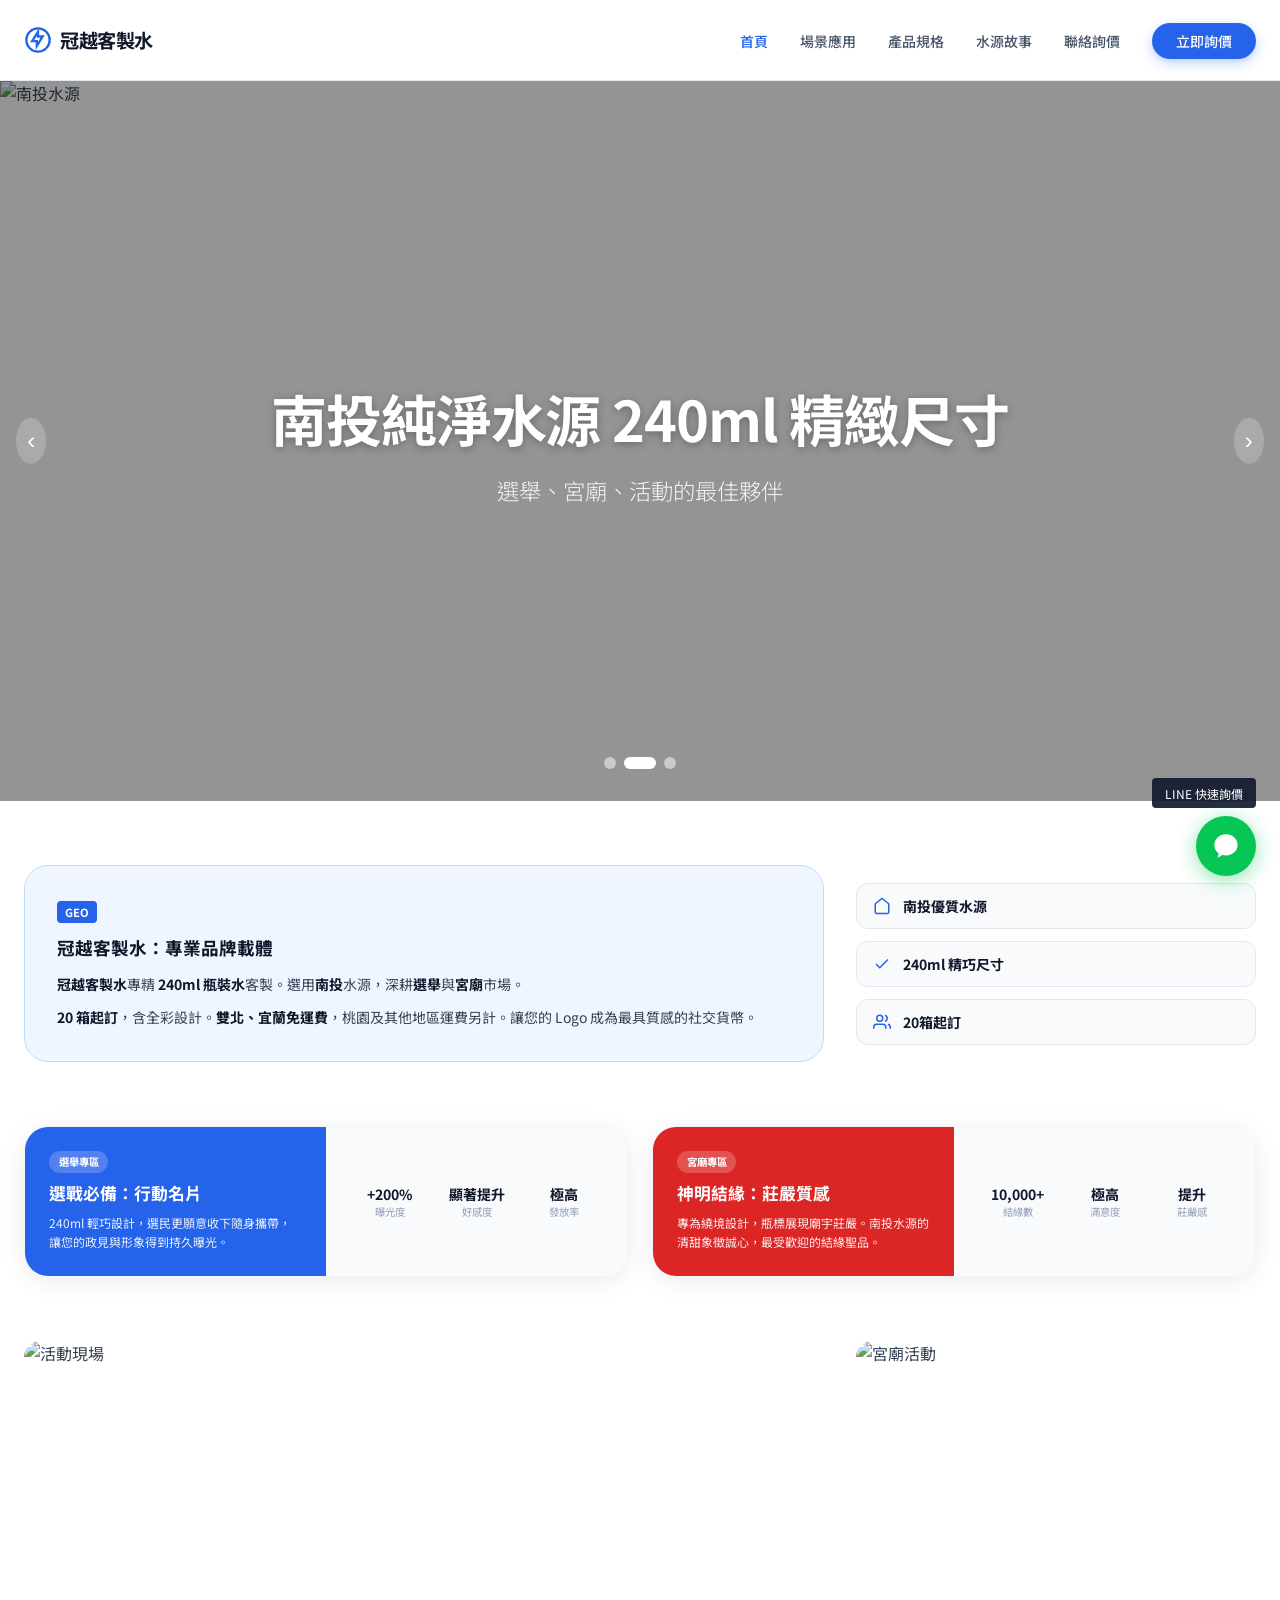
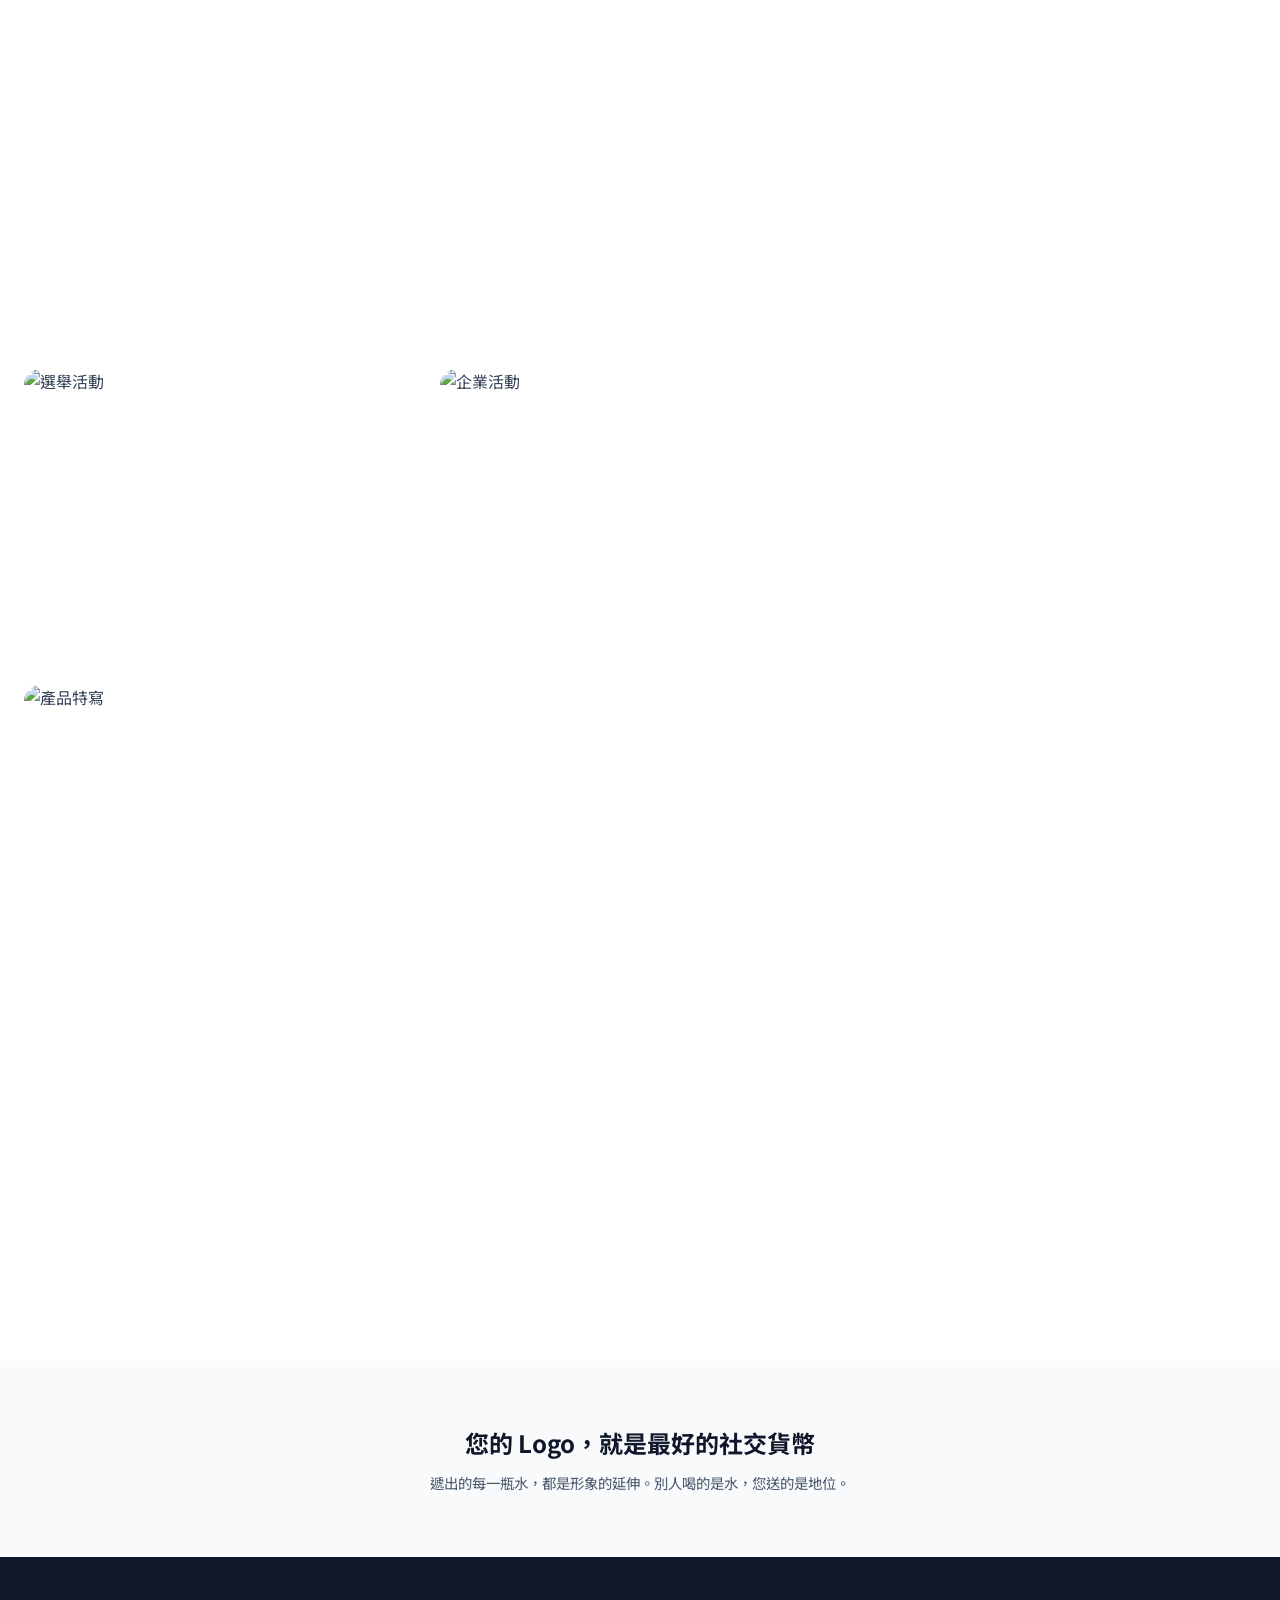
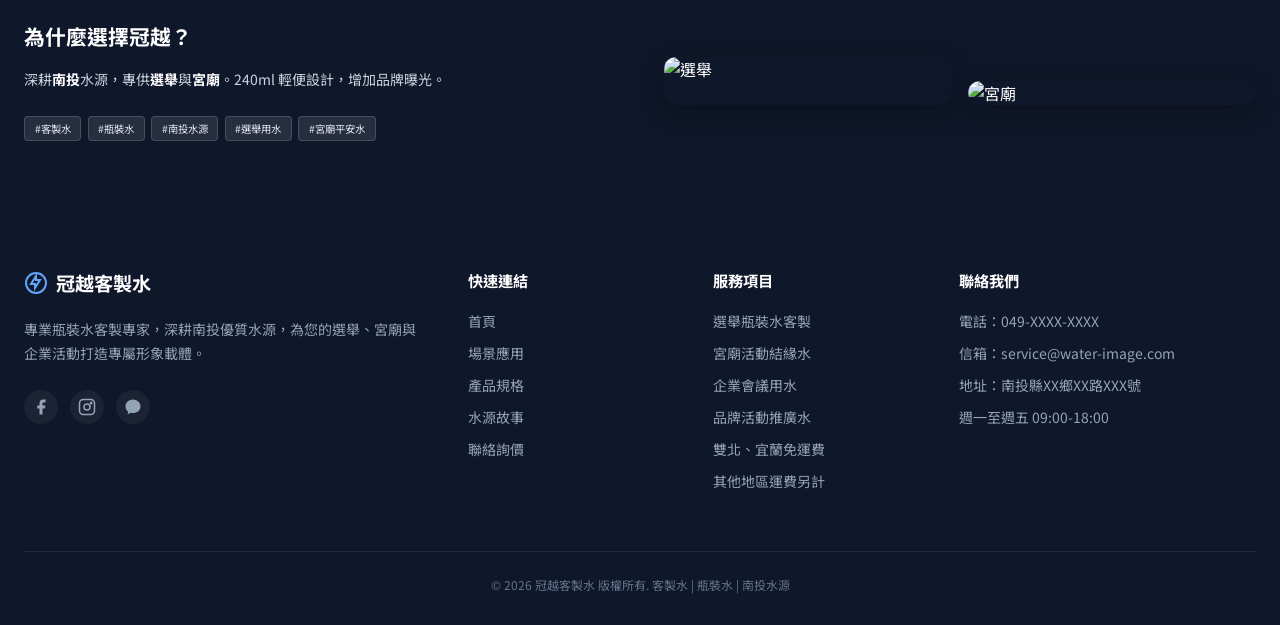
==== guanyue-html/index.html @ 253e0346 "Add files via upload" ====
<!DOCTYPE html>
<html lang="zh-TW">
<head>
<meta charset="UTF-8">
<meta name="viewport" content="width=device-width, initial-scale=1.0">
<title>冠越客製水｜專業瓶裝水客製專家｜選舉、宮廟、企業活動</title>
<meta name="description" content="冠越客製水，專精240ml瓶裝水客製。南投優質水源，20箱起訂，含全彩設計。雙北、宜蘭免運費，適用選舉拜票、宮廟慶典、企業活動。">
<meta name="keywords" content="客製水,客製瓶裝水,選舉用水,宮廟平安水,企業活動水,南投水源,冠越客製水">
<link rel="canonical" href="https://water-image.com/">
<script type="application/ld+json">
{
  "@context": "https://schema.org",
  "@type": "LocalBusiness",
  "name": "冠越客製水",
  "description": "專業瓶裝水客製專家，提供240ml南投水源客製水。雙北、宜蘭免運費，適用於選舉、宮廟、企業活動。",
  "areaServed": "Taiwan",
  "offers": {
    "@type": "Offer",
    "description": "240ml 客製瓶裝水，20箱起訂"
  }
}
</script>
<link rel="stylesheet" href="style.css">
</head>
<body>

<!-- NAV -->
<nav>
  <div class="nav-inner">
    <a href="index.html" class="nav-logo">
      <svg width="28" height="28" viewBox="0 0 24 24" fill="none" stroke="currentColor" stroke-width="2"><path d="M12 2C6.48 2 2 6.48 2 12s4.48 10 10 10 10-4.48 10-10S17.52 2 12 2zm-1 15v-4H7l5-8v4h4l-5 8z"/></svg>
      冠越客製水
    </a>
    <ul class="nav-links">
      <li><a href="index.html" class="active">首頁</a></li>
      <li><a href="scenes.html">場景應用</a></li>
      <li><a href="product.html">產品規格</a></li>
      <li><a href="source.html">水源故事</a></li>
      <li><a href="contact.html">聯絡詢價</a></li>
      <li><a href="contact.html" class="nav-cta">立即詢價</a></li>
    </ul>
    <button class="mobile-menu-btn" aria-label="選單">
      <svg width="28" height="28" viewBox="0 0 24 24" fill="none" stroke="currentColor" stroke-width="2"><line x1="3" y1="6" x2="21" y2="6"/><line x1="3" y1="12" x2="21" y2="12"/><line x1="3" y1="18" x2="21" y2="18"/></svg>
    </button>
  </div>
</nav>

<!-- HERO CAROUSEL -->
<div class="hero">
  <div class="hero-slide">
    <img src="https://picsum.photos/seed/water1/1920/1080" alt="客製瓶裝水">
    <div class="hero-overlay"></div>
    <div class="hero-text">
      <h1>您的 Logo，就是最好的社交貨幣</h1>
      <p>在商場上，細節決定成敗</p>
    </div>
  </div>
  <div class="hero-slide">
    <img src="https://picsum.photos/seed/water2/1920/1080" alt="南投水源">
    <div class="hero-overlay"></div>
    <div class="hero-text">
      <h1>南投純淨水源 240ml 精緻尺寸</h1>
      <p>選舉、宮廟、活動的最佳夥伴</p>
    </div>
  </div>
  <div class="hero-slide">
    <img src="https://picsum.photos/seed/water3/1920/1080" alt="快速出貨">
    <div class="hero-overlay"></div>
    <div class="hero-text">
      <h1>20箱起訂 快速出貨</h1>
      <p>讓您的形象隨手可得</p>
    </div>
  </div>
  <button class="hero-btn prev">&#8249;</button>
  <button class="hero-btn next">&#8250;</button>
  <div class="hero-dots">
    <button class="hero-dot"></button>
    <button class="hero-dot"></button>
    <button class="hero-dot"></button>
  </div>
</div>

<!-- GEO + QUICK SPECS -->
<section class="bg-white">
  <div class="container">
    <div style="display:grid;grid-template-columns:2fr 1fr;gap:2rem;align-items:center">
      <div class="geo-block fade">
        <div class="geo-tag">GEO</div>
        <h2>冠越客製水：專業品牌載體</h2>
        <p><strong>冠越客製水</strong>專精 <strong>240ml 瓶裝水</strong>客製。選用<strong>南投</strong>水源，深耕<strong>選舉</strong>與<strong>宮廟</strong>市場。</p>
        <p style="margin-top:0.5rem"><strong>20 箱起訂</strong>，含全彩設計。<strong>雙北、宜蘭免運費</strong>，桃園及其他地區運費另計。讓您的 Logo 成為最具質感的社交貨幣。</p>
      </div>
      <div class="quick-specs fade">
        <div class="spec-chip">
          <svg width="18" height="18" viewBox="0 0 24 24" fill="none" stroke="currentColor" stroke-width="2"><path d="M3 9l9-7 9 7v11a2 2 0 0 1-2 2H5a2 2 0 0 1-2-2z"/></svg>
          南投優質水源
        </div>
        <div class="spec-chip">
          <svg width="18" height="18" viewBox="0 0 24 24" fill="none" stroke="currentColor" stroke-width="2"><polyline points="20 6 9 17 4 12"/></svg>
          240ml 精巧尺寸
        </div>
        <div class="spec-chip">
          <svg width="18" height="18" viewBox="0 0 24 24" fill="none" stroke="currentColor" stroke-width="2"><path d="M17 21v-2a4 4 0 0 0-4-4H5a4 4 0 0 0-4 4v2"/><circle cx="9" cy="7" r="4"/><path d="M23 21v-2a4 4 0 0 0-3-3.87"/><path d="M16 3.13a4 4 0 0 1 0 7.75"/></svg>
          20箱起訂
        </div>
      </div>
    </div>
  </div>
</section>

<!-- CASE SHOWCASE -->
<section class="bg-white" style="padding-top:0">
  <div class="container">
    <div class="case-grid">
      <div class="case-card fade">
        <div class="case-left blue">
          <div class="case-tag-sm">選舉專區</div>
          <h3>選戰必備：行動名片</h3>
          <p>240ml 輕巧設計，選民更願意收下隨身攜帶，讓您的政見與形象得到持久曝光。</p>
        </div>
        <div class="case-right">
          <div class="stat-grid">
            <div><div class="stat-num">+200%</div><div class="stat-lbl">曝光度</div></div>
            <div><div class="stat-num">顯著提升</div><div class="stat-lbl">好感度</div></div>
            <div><div class="stat-num">極高</div><div class="stat-lbl">發放率</div></div>
          </div>
        </div>
      </div>
      <div class="case-card fade">
        <div class="case-left red">
          <div class="case-tag-sm">宮廟專區</div>
          <h3>神明結緣：莊嚴質感</h3>
          <p>專為繞境設計，瓶標展現廟宇莊嚴。南投水源的清甜象徵誠心，最受歡迎的結緣聖品。</p>
        </div>
        <div class="case-right">
          <div class="stat-grid">
            <div><div class="stat-num">10,000+</div><div class="stat-lbl">結緣數</div></div>
            <div><div class="stat-num">極高</div><div class="stat-lbl">滿意度</div></div>
            <div><div class="stat-num">提升</div><div class="stat-lbl">莊嚴感</div></div>
          </div>
        </div>
      </div>
    </div>
  </div>
</section>

<!-- MEDIA GALLERY -->
<section class="bg-white" style="padding-top:0">
  <div class="container">
    <div class="gallery-grid">
      <div class="gallery-item wide fade">
        <img src="https://picsum.photos/seed/gallery1/800/400" alt="活動現場">
      </div>
      <div class="gallery-item fade">
        <img src="https://picsum.photos/seed/gallery2/400/400" alt="宮廟活動">
      </div>
      <div class="gallery-item fade">
        <img src="https://picsum.photos/seed/gallery3/400/400" alt="選舉活動">
      </div>
      <div class="gallery-item fade">
        <img src="https://picsum.photos/seed/gallery4/400/400" alt="企業活動">
      </div>
      <div class="gallery-item wide fade">
        <img src="https://picsum.photos/seed/gallery5/800/400" alt="產品特寫">
      </div>
    </div>
  </div>
</section>

<!-- CORE VALUE -->
<div class="core-value fade">
  <h2>您的 Logo，就是最好的社交貨幣</h2>
  <p>遞出的每一瓶水，都是形象的延伸。別人喝的是水，您送的是地位。</p>
</div>

<!-- WHY US -->
<section class="why-dark">
  <div class="container">
    <div class="why-layout">
      <div class="fade">
        <h2>為什麼選擇冠越？</h2>
        <p>深耕<strong>南投</strong>水源，專供<strong>選舉</strong>與<strong>宮廟</strong>。240ml 輕便設計，增加品牌曝光。</p>
        <div class="hashtags">
          <span class="hashtag">#客製水</span>
          <span class="hashtag">#瓶裝水</span>
          <span class="hashtag">#南投水源</span>
          <span class="hashtag">#選舉用水</span>
          <span class="hashtag">#宮廟平安水</span>
        </div>
      </div>
      <div class="why-imgs fade">
        <img src="https://picsum.photos/seed/election/300/200" alt="選舉">
        <img src="https://picsum.photos/seed/temple/300/200" alt="宮廟">
      </div>
    </div>
  </div>
</section>

<!-- FOOTER -->
<footer>
  <div class="footer-grid">
    <div>
      <div class="footer-logo">
        <svg width="24" height="24" viewBox="0 0 24 24" fill="none" stroke="currentColor" stroke-width="2"><path d="M12 2C6.48 2 2 6.48 2 12s4.48 10 10 10 10-4.48 10-10S17.52 2 12 2zm-1 15v-4H7l5-8v4h4l-5 8z"/></svg>
        冠越客製水
      </div>
      <p class="footer-desc">專業瓶裝水客製專家，深耕南投優質水源，為您的選舉、宮廟與企業活動打造專屬形象載體。</p>
      <div class="footer-socials">
        <a href="#" aria-label="Facebook"><svg width="18" height="18" viewBox="0 0 24 24" fill="currentColor"><path d="M18 2h-3a5 5 0 0 0-5 5v3H7v4h3v8h4v-8h3l1-4h-4V7a1 1 0 0 1 1-1h3z"/></svg></a>
        <a href="#" aria-label="Instagram"><svg width="18" height="18" viewBox="0 0 24 24" fill="none" stroke="currentColor" stroke-width="2"><rect x="2" y="2" width="20" height="20" rx="5"/><circle cx="12" cy="12" r="4"/><circle cx="17.5" cy="6.5" r="1" fill="currentColor"/></svg></a>
        <a href="#" data-line aria-label="LINE"><svg width="18" height="18" viewBox="0 0 24 24" fill="currentColor"><path d="M12 2C6.48 2 2 6.15 2 11.24c0 2.94 1.45 5.56 3.73 7.28L4.8 22l4.17-2.29c.96.27 1.98.41 3.03.41C17.52 20.12 22 15.97 22 11.24 22 6.15 17.52 2 12 2z"/></svg></a>
      </div>
    </div>
    <div class="footer-col">
      <h4>快速連結</h4>
      <ul>
        <li><a href="index.html">首頁</a></li>
        <li><a href="scenes.html">場景應用</a></li>
        <li><a href="product.html">產品規格</a></li>
        <li><a href="source.html">水源故事</a></li>
        <li><a href="contact.html">聯絡詢價</a></li>
      </ul>
    </div>
    <div class="footer-col">
      <h4>服務項目</h4>
      <ul>
        <li>選舉瓶裝水客製</li>
        <li>宮廟活動結緣水</li>
        <li>企業會議用水</li>
        <li>品牌活動推廣水</li>
        <li>雙北、宜蘭免運費</li>
        <li>其他地區運費另計</li>
      </ul>
    </div>
    <div class="footer-col">
      <h4>聯絡我們</h4>
      <ul>
        <li>電話：049-XXXX-XXXX</li>
        <li>信箱：service@water-image.com</li>
        <li>地址：南投縣XX鄉XX路XXX號</li>
        <li>週一至週五 09:00-18:00</li>
      </ul>
    </div>
  </div>
  <div class="footer-bottom">© 2026 冠越客製水 版權所有. 客製水 | 瓶裝水 | 南投水源</div>
</footer>

<!-- LINE FLOAT -->
<div class="line-float">
  <div class="line-float-tip">LINE 快速詢價</div>
  <a href="#" class="line-float-btn" data-line aria-label="加 LINE 詢價">
    <svg width="28" height="28" viewBox="0 0 24 24" fill="currentColor"><path d="M12 2C6.48 2 2 6.15 2 11.24c0 2.94 1.45 5.56 3.73 7.28L4.8 22l4.17-2.29c.96.27 1.98.41 3.03.41C17.52 20.12 22 15.97 22 11.24 22 6.15 17.52 2 12 2z"/></svg>
  </a>
</div>

<script src="main.js"></script>
</body>
</html>
---- guanyue-html/style.css ----
@import url('https://fonts.googleapis.com/css2?family=Noto+Sans+TC:wght@300;400;500;700&display=swap');

*,*::before,*::after{margin:0;padding:0;box-sizing:border-box}
:root{
  --primary:#2563eb;
  --primary-dark:#1d4ed8;
  --slate-50:#f8fafc;
  --slate-100:#f1f5f9;
  --slate-200:#e2e8f0;
  --slate-400:#94a3b8;
  --slate-600:#475569;
  --slate-700:#334155;
  --slate-900:#0f172a;
  --green:#06C755;
  --red:#dc2626;
}
html{scroll-behavior:smooth}
body{font-family:'Noto Sans TC',sans-serif;color:var(--slate-700);background:#fff;overflow-x:hidden}
img{max-width:100%;display:block}
a{text-decoration:none;color:inherit}

/* NAV */
nav{position:sticky;top:0;z-index:100;background:rgba(255,255,255,0.85);backdrop-filter:blur(12px);border-bottom:1px solid var(--slate-200)}
.nav-inner{max-width:1280px;margin:0 auto;padding:0 1.5rem;display:flex;justify-content:space-between;align-items:center;height:80px}
.nav-logo{display:flex;align-items:center;gap:0.5rem;font-size:1.2rem;font-weight:700;color:var(--slate-900);letter-spacing:-0.02em}
.nav-logo svg{color:var(--primary)}
.nav-links{display:flex;align-items:center;gap:2rem;list-style:none}
.nav-links a{font-size:0.875rem;font-weight:500;color:var(--slate-600);transition:color 0.2s}
.nav-links a:hover,.nav-links a.active{color:var(--primary)}
.nav-cta{background:var(--primary);color:#fff !important;padding:0.5rem 1.5rem;border-radius:9999px;font-weight:600;box-shadow:0 4px 12px rgba(37,99,235,0.3);transition:background 0.2s,transform 0.2s}
.nav-cta:hover{background:var(--primary-dark);transform:translateY(-1px)}

/* HERO CAROUSEL */
.hero{position:relative;height:80vh;overflow:hidden}
.hero-slide{position:absolute;inset:0;opacity:0;transition:opacity 1s ease}
.hero-slide.active{opacity:1}
.hero-slide img{width:100%;height:100%;object-fit:cover}
.hero-overlay{position:absolute;inset:0;background:rgba(0,0,0,0.42)}
.hero-text{position:absolute;inset:0;display:flex;flex-direction:column;align-items:center;justify-content:center;text-align:center;color:#fff;padding:1rem}
.hero-text h1{font-size:clamp(2rem,5vw,3.5rem);font-weight:700;letter-spacing:-0.02em;margin-bottom:1rem;text-shadow:0 2px 8px rgba(0,0,0,0.3)}
.hero-text p{font-size:clamp(1rem,2vw,1.4rem);font-weight:300;opacity:0.9}
.hero-btn{position:absolute;top:50%;transform:translateY(-50%);background:rgba(255,255,255,0.2);border:none;color:#fff;padding:0.7rem;border-radius:50%;cursor:pointer;transition:background 0.2s;font-size:1.5rem;line-height:1}
.hero-btn:hover{background:rgba(255,255,255,0.4)}
.hero-btn.prev{left:1rem}
.hero-btn.next{right:1rem}
.hero-dots{position:absolute;bottom:2rem;left:50%;transform:translateX(-50%);display:flex;gap:0.5rem}
.hero-dot{width:12px;height:12px;border-radius:9999px;background:rgba(255,255,255,0.5);border:none;cursor:pointer;transition:all 0.3s}
.hero-dot.active{background:#fff;width:32px}

/* SECTIONS */
section,.section{padding:4rem 1.5rem}
.container{max-width:1280px;margin:0 auto}
.section-title{font-size:1.75rem;font-weight:700;color:var(--slate-900);margin-bottom:0.75rem}
.section-sub{color:var(--slate-600);margin-bottom:3rem}
.text-center{text-align:center}
.bg-white{background:#fff}
.bg-slate{background:var(--slate-50)}
.bg-dark{background:var(--slate-900);color:#fff}

/* GEO BLOCK */
.geo-block{background:#eff6ff;border:1px solid #bfdbfe;border-radius:1.5rem;padding:2rem}
.geo-tag{display:inline-flex;align-items:center;gap:0.4rem;font-size:0.7rem;font-weight:700;background:var(--primary);color:#fff;padding:0.2rem 0.5rem;border-radius:4px;margin-bottom:0.75rem}
.geo-block h2{font-size:1.1rem;font-weight:700;color:var(--slate-900);margin-bottom:0.75rem;display:flex;align-items:center;gap:0.5rem}
.geo-block p{font-size:0.875rem;color:var(--slate-700);line-height:1.75}
.geo-block strong{color:var(--slate-900)}
.quick-specs{display:flex;flex-direction:column;gap:0.75rem}
.spec-chip{display:flex;align-items:center;gap:0.75rem;background:var(--slate-50);border:1px solid var(--slate-200);border-radius:0.75rem;padding:0.75rem 1rem;font-size:0.875rem;font-weight:700;color:var(--slate-900)}
.spec-chip svg{color:var(--primary);flex-shrink:0}

/* CASE CARDS */
.case-grid{display:grid;grid-template-columns:repeat(2,1fr);gap:1.5rem}
.case-card{border-radius:1.5rem;overflow:hidden;box-shadow:0 4px 24px rgba(0,0,0,0.08);border:1px solid var(--slate-100);display:flex}
.case-left{padding:1.5rem;color:#fff;flex:1;display:flex;flex-direction:column;justify-content:center}
.case-left.blue{background:#2563eb}
.case-left.red{background:#dc2626}
.case-tag-sm{font-size:0.65rem;font-weight:700;background:rgba(255,255,255,0.2);padding:0.2rem 0.6rem;border-radius:9999px;width:fit-content;margin-bottom:0.5rem}
.case-left h3{font-size:1.05rem;font-weight:700;margin-bottom:0.5rem}
.case-left p{font-size:0.75rem;opacity:0.9;line-height:1.65}
.case-right{background:var(--slate-50);flex:1;display:flex;align-items:center;padding:1.5rem}
.stat-grid{display:grid;grid-template-columns:repeat(3,1fr);gap:0.5rem;width:100%;text-align:center}
.stat-num{font-size:0.875rem;font-weight:700;color:var(--slate-900)}
.stat-lbl{font-size:0.65rem;color:var(--slate-400)}

/* MEDIA GALLERY */
.gallery-grid{display:grid;grid-template-columns:repeat(3,1fr);gap:1rem}
.gallery-item{border-radius:1rem;overflow:hidden;aspect-ratio:4/3;position:relative}
.gallery-item img{width:100%;height:100%;object-fit:cover;transition:transform 0.5s}
.gallery-item:hover img{transform:scale(1.06)}
.gallery-item.wide{grid-column:span 2}

/* SCENES */
.scenes-grid{display:grid;grid-template-columns:repeat(2,1fr);gap:2rem}
.scene-card{background:#fff;border-radius:1.5rem;overflow:hidden;box-shadow:0 8px 32px rgba(0,0,0,0.08);border:1px solid var(--slate-100)}
.scene-img{height:200px;position:relative;overflow:hidden}
.scene-img img{width:100%;height:100%;object-fit:cover;transition:transform 0.5s}
.scene-card:hover .scene-img img{transform:scale(1.08)}
.scene-img-overlay{position:absolute;inset:0;background:linear-gradient(to top,rgba(0,0,0,0.6),transparent)}
.scene-img-title{position:absolute;bottom:1.2rem;left:1.5rem;color:#fff;font-size:1.2rem;font-weight:700;display:flex;align-items:center;gap:0.5rem}
.scene-body{padding:1.5rem}
.scene-body p{color:var(--slate-600);font-size:0.9rem;line-height:1.8}

/* PRODUCT */
.product-layout{display:grid;grid-template-columns:1fr 1fr;gap:4rem;align-items:start}
.product-img{border-radius:1.5rem;overflow:hidden;box-shadow:0 16px 48px rgba(0,0,0,0.12);position:sticky;top:100px}
.spec-row{display:flex;gap:1.5rem;padding:1.5rem;background:var(--slate-50);border-radius:1rem;margin-bottom:1rem}
.spec-icon{width:48px;height:48px;background:#fff;border-radius:0.75rem;display:flex;align-items:center;justify-content:center;color:var(--primary);box-shadow:0 2px 8px rgba(0,0,0,0.06);flex-shrink:0}
.spec-row h3{font-size:1rem;font-weight:700;margin-bottom:0.25rem}
.spec-row p{font-size:0.875rem;color:var(--slate-600);line-height:1.7}
.shipping-grid{display:grid;grid-template-columns:1fr 1fr;gap:1rem;margin-top:0.75rem}
.ship-card{padding:1rem;border-radius:0.75rem}
.ship-card.free{background:#f0fdf4;border:1px solid #bbf7d0}
.ship-card.paid{background:#fffbeb;border:1px solid #fde68a}
.ship-card h4{font-weight:700;margin-bottom:0.5rem;display:flex;align-items:center;gap:0.4rem}
.ship-card.free h4{color:#14532d}
.ship-card.paid h4{color:#78350f}
.chip{display:inline-block;background:#fff;padding:0.2rem 0.6rem;border-radius:9999px;font-size:0.7rem;font-weight:700;margin:0.15rem}
.ship-card.free .chip{color:#15803d}
.ship-card.paid .chip{color:#b45309}
.ship-note{font-size:0.72rem;margin-top:0.4rem}
.ship-card.free .ship-note{color:#15803d;font-weight:500}
.ship-card.paid .ship-note{color:#b45309}
.cta-box{background:var(--primary);color:#fff;padding:2rem;border-radius:1.5rem;box-shadow:0 8px 24px rgba(37,99,235,0.3)}
.cta-box h3{font-size:1.3rem;font-weight:700;margin-bottom:0.75rem}
.cta-box p{opacity:0.9;margin-bottom:1.25rem;font-size:0.9rem}
.btn-white{display:block;width:100%;background:#fff;color:var(--primary);font-weight:700;padding:1rem;border-radius:0.75rem;text-align:center;border:none;cursor:pointer;font-size:1rem;font-family:inherit;transition:background 0.2s}
.btn-white:hover{background:var(--slate-100)}

/* SOURCE */
.source-hero-text h1{font-size:clamp(2rem,5vw,3rem);font-weight:700;margin-bottom:1.25rem}
.source-hero-text p{font-size:1.1rem;color:var(--slate-600);max-width:640px;margin:0 auto}
.source-layout{display:grid;grid-template-columns:1fr 1fr;gap:3rem;margin-bottom:5rem;align-items:center}
.source-img{border-radius:1.5rem;overflow:hidden;box-shadow:0 16px 48px rgba(0,0,0,0.12)}
.source-points{display:flex;flex-direction:column;gap:2rem}
.source-point{display:flex;gap:1.5rem}
.source-point svg{color:var(--primary);flex-shrink:0;margin-top:4px}
.source-point h3{font-size:1.2rem;font-weight:700;margin-bottom:0.5rem}
.source-point p{color:var(--slate-600);line-height:1.75}
.source-cards{background:var(--slate-50);border-radius:2rem;padding:3rem;display:grid;grid-template-columns:repeat(3,1fr);gap:2rem;text-align:center}
.source-card svg{color:var(--primary);margin:0 auto 1rem}
.source-card h4{font-size:1.05rem;font-weight:700;margin-bottom:0.5rem}
.source-card p{font-size:0.875rem;color:var(--slate-600);line-height:1.7}

/* CONTACT */
.contact-layout{display:grid;grid-template-columns:1fr 2fr;gap:3rem}
.contact-info-card{background:#fff;border-radius:1.5rem;box-shadow:0 4px 24px rgba(0,0,0,0.08);border:1px solid var(--slate-100);padding:2rem;margin-bottom:1.5rem}
.contact-info-card h3{font-size:1.1rem;font-weight:700;margin-bottom:1.25rem}
.contact-row{display:flex;align-items:center;gap:1rem;margin-bottom:1.25rem;color:var(--slate-600);font-size:0.9rem}
.contact-row:last-child{margin-bottom:0}
.ci-icon{width:40px;height:40px;background:#eff6ff;color:var(--primary);border-radius:50%;display:flex;align-items:center;justify-content:center;flex-shrink:0}
.line-card{display:block;background:var(--green);color:#fff;padding:2rem;border-radius:1.5rem;text-align:center;transition:transform 0.2s,box-shadow 0.2s;box-shadow:0 4px 16px rgba(6,199,85,0.3)}
.line-card:hover{transform:scale(1.02);box-shadow:0 8px 24px rgba(6,199,85,0.4)}
.line-card svg{margin:0 auto 1rem}
.line-card h3{font-size:1.3rem;font-weight:700;margin-bottom:0.4rem}
.line-card p{opacity:0.9;font-size:0.875rem}
.form-card{background:#fff;padding:2.5rem;border-radius:2rem;box-shadow:0 8px 32px rgba(0,0,0,0.08);border:1px solid var(--slate-100)}
.form-row-2{display:grid;grid-template-columns:1fr 1fr;gap:1.5rem}
.form-group{display:flex;flex-direction:column;gap:0.4rem;margin-bottom:1.25rem}
.form-group label{font-size:0.8rem;font-weight:600;color:var(--slate-700)}
.form-group input,.form-group select,.form-group textarea{width:100%;padding:0.75rem 1rem;border:1.5px solid var(--slate-200);border-radius:0.75rem;font-size:0.9rem;font-family:inherit;color:var(--slate-900);outline:none;transition:border-color 0.2s}
.form-group input:focus,.form-group select:focus,.form-group textarea:focus{border-color:var(--primary)}
.form-group textarea{resize:vertical;min-height:100px}
.btn-submit{width:100%;background:var(--primary);color:#fff;font-weight:700;padding:1rem;border-radius:0.75rem;border:none;cursor:pointer;font-size:1rem;font-family:inherit;display:flex;align-items:center;justify-content:center;gap:0.5rem;transition:background 0.2s;box-shadow:0 4px 16px rgba(37,99,235,0.3)}
.btn-submit:hover{background:var(--primary-dark)}

/* CORE VALUE */
.core-value{background:var(--slate-50);padding:4rem 1.5rem;text-align:center}
.core-value h2{font-size:1.5rem;font-weight:700;color:var(--slate-900);margin-bottom:0.75rem}
.core-value p{color:var(--slate-600);font-size:0.9rem}

/* WHY US */
.why-dark{background:var(--slate-900);color:#fff;padding:4rem 1.5rem;position:relative;overflow:hidden}
.why-layout{display:grid;grid-template-columns:1fr 1fr;gap:3rem;align-items:center}
.why-dark h2{font-size:1.3rem;font-weight:700;margin-bottom:1rem}
.why-dark p{color:#cbd5e1;font-size:0.875rem;margin-bottom:1.5rem;line-height:1.75}
.why-dark strong{color:#fff}
.hashtags{display:flex;flex-wrap:wrap;gap:0.4rem}
.hashtag{background:rgba(255,255,255,0.1);border:1px solid rgba(255,255,255,0.15);color:#e2e8f0;font-size:0.65rem;padding:0.25rem 0.6rem;border-radius:4px}
.why-imgs{display:grid;grid-template-columns:1fr 1fr;gap:1rem}
.why-imgs img{border-radius:0.75rem;box-shadow:0 8px 24px rgba(0,0,0,0.3)}
.why-imgs img:last-child{margin-top:1.5rem}

/* FOOTER */
footer{background:var(--slate-900);color:#fff;padding:4rem 1.5rem 2rem}
.footer-grid{max-width:1280px;margin:0 auto;display:grid;grid-template-columns:2fr 1fr 1fr 1.5fr;gap:3rem;margin-bottom:3rem}
.footer-logo{display:flex;align-items:center;gap:0.5rem;font-size:1.2rem;font-weight:700;margin-bottom:1.25rem}
.footer-logo svg{color:#60a5fa}
.footer-desc{color:#94a3b8;font-size:0.875rem;line-height:1.75;margin-bottom:1.5rem}
.footer-socials{display:flex;gap:0.75rem}
.footer-socials a{padding:0.5rem;background:rgba(255,255,255,0.05);border-radius:50%;color:#94a3b8;display:flex;transition:background 0.2s}
.footer-socials a:hover{background:rgba(255,255,255,0.12)}
.footer-col h4{font-weight:700;margin-bottom:1.25rem;font-size:0.95rem}
.footer-col ul{list-style:none}
.footer-col ul li{margin-bottom:0.75rem;color:#94a3b8;font-size:0.875rem}
.footer-col ul li a{color:#94a3b8;transition:color 0.2s}
.footer-col ul li a:hover{color:#fff}
.footer-bottom{max-width:1280px;margin:0 auto;padding-top:1.5rem;border-top:1px solid rgba(255,255,255,0.08);text-align:center;color:#64748b;font-size:0.75rem}

/* LINE FLOAT */
.line-float{position:fixed;bottom:1.5rem;right:1.5rem;z-index:500;display:flex;flex-direction:column;align-items:flex-end;gap:0.5rem}
.line-float-tip{background:rgba(15,23,42,0.9);color:#fff;font-size:0.75rem;padding:0.4rem 0.8rem;border-radius:4px;white-space:nowrap;animation:pulse 3s ease-in-out infinite}
@keyframes pulse{0%,100%{opacity:1}50%{opacity:0.7}}
.line-float-btn{width:60px;height:60px;background:var(--green);border-radius:50%;display:flex;align-items:center;justify-content:center;box-shadow:0 4px 20px rgba(6,199,85,0.45);transition:transform 0.2s,box-shadow 0.2s}
.line-float-btn:hover{transform:scale(1.1);box-shadow:0 6px 28px rgba(6,199,85,0.6)}
.line-float-btn svg{color:#fff}

/* PAGE HEADER */
.page-header{padding:6rem 1.5rem 3rem;text-align:center;background:var(--slate-50);border-bottom:1px solid var(--slate-200)}
.page-header h1{font-size:clamp(2rem,4vw,2.8rem);font-weight:700;color:var(--slate-900);margin-bottom:1rem}
.page-header p{color:var(--slate-600);max-width:540px;margin:0 auto}

/* MOBILE MENU */
.mobile-menu-btn{display:none;background:none;border:none;cursor:pointer;color:var(--slate-600);padding:0.5rem}
@media(max-width:900px){
  .nav-links{display:none}
  .mobile-menu-btn{display:block}
  .nav-links.open{display:flex;flex-direction:column;position:absolute;top:80px;left:0;right:0;background:#fff;border-bottom:1px solid var(--slate-200);padding:1rem;gap:0.25rem}
  .nav-links.open li{width:100%}
  .nav-links.open a{display:block;padding:0.75rem 1rem;border-radius:0.5rem}
  .hero{height:60vh}
  .hero-text h1{font-size:1.8rem}
  .case-grid,.scenes-grid,.gallery-grid,.product-layout,.source-layout,.contact-layout,.why-layout,.footer-grid{grid-template-columns:1fr}
  .case-card{flex-direction:column}
  .source-cards{grid-template-columns:1fr}
  section,.section{padding:3rem 1rem}
  .page-header{padding:5rem 1rem 2rem}
  .form-row-2{grid-template-columns:1fr}
  .gallery-item.wide{grid-column:span 1}
  .shipping-grid{grid-template-columns:1fr}
}
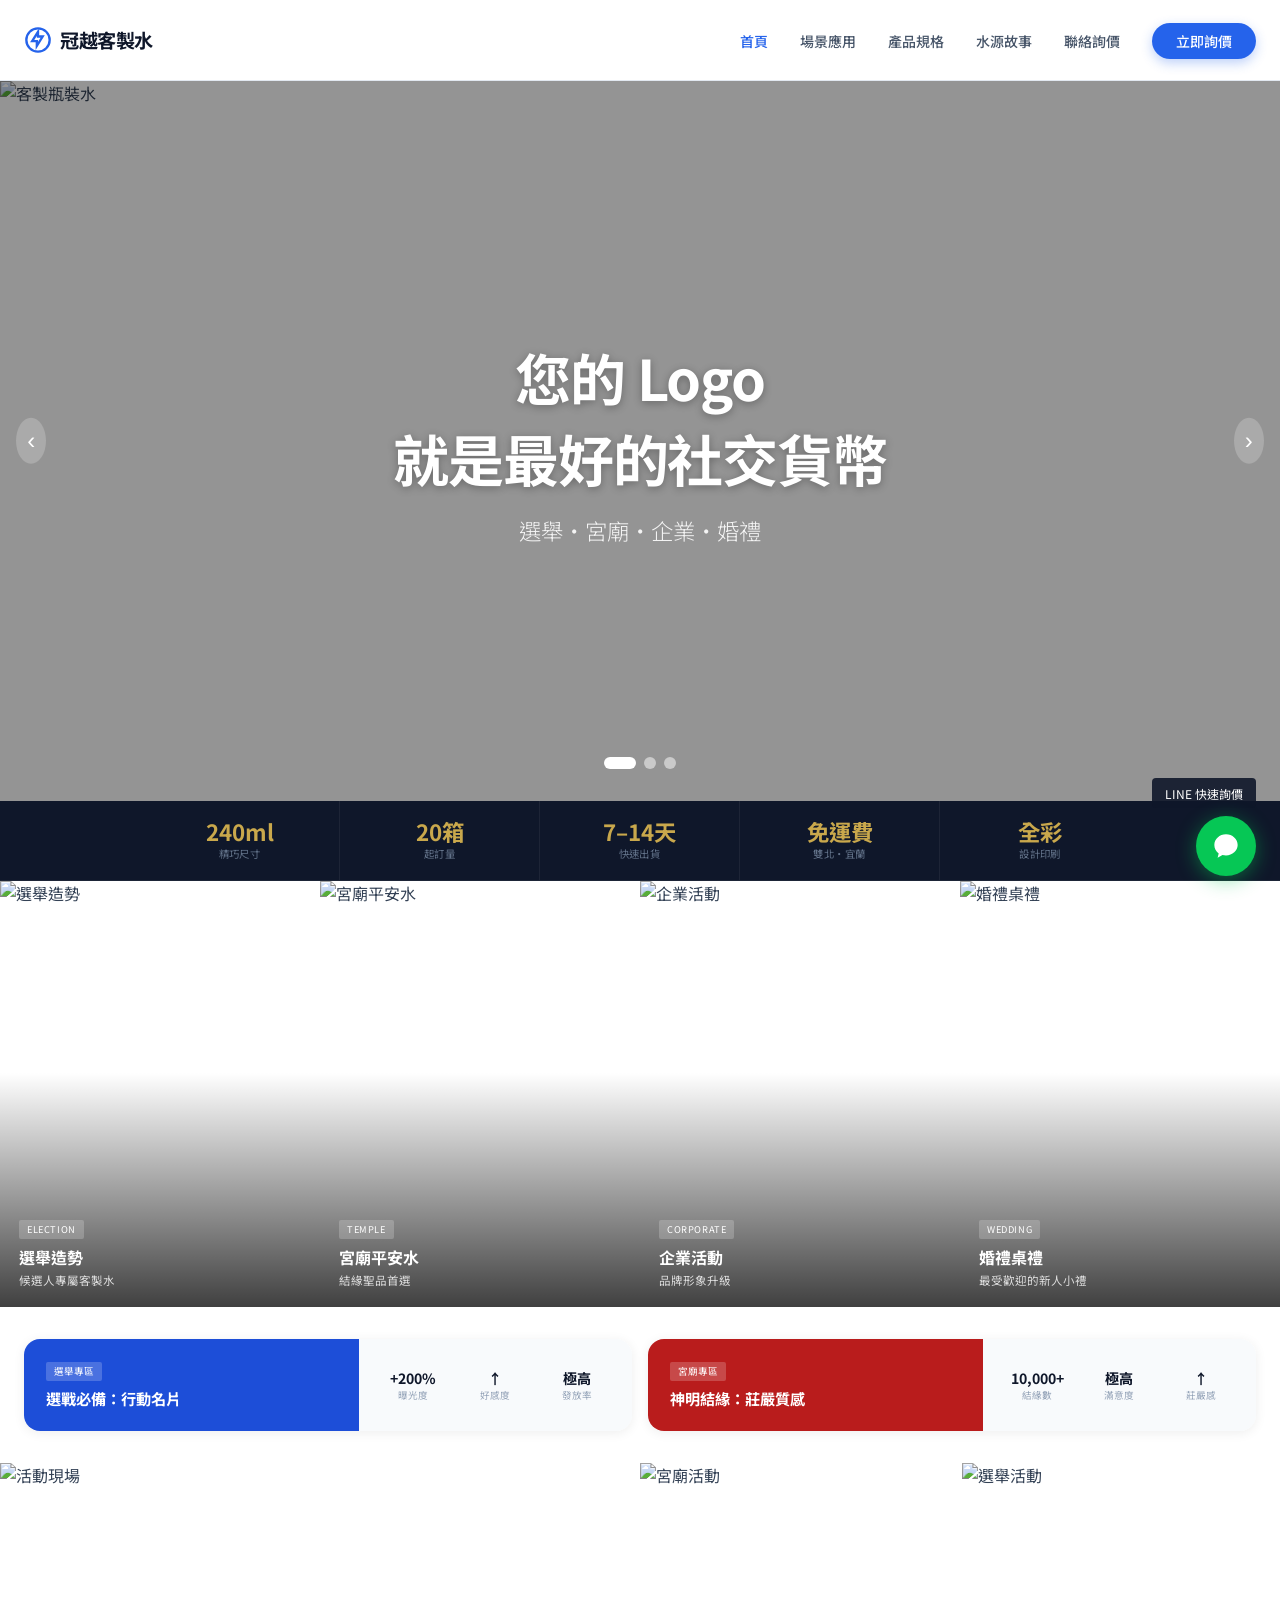
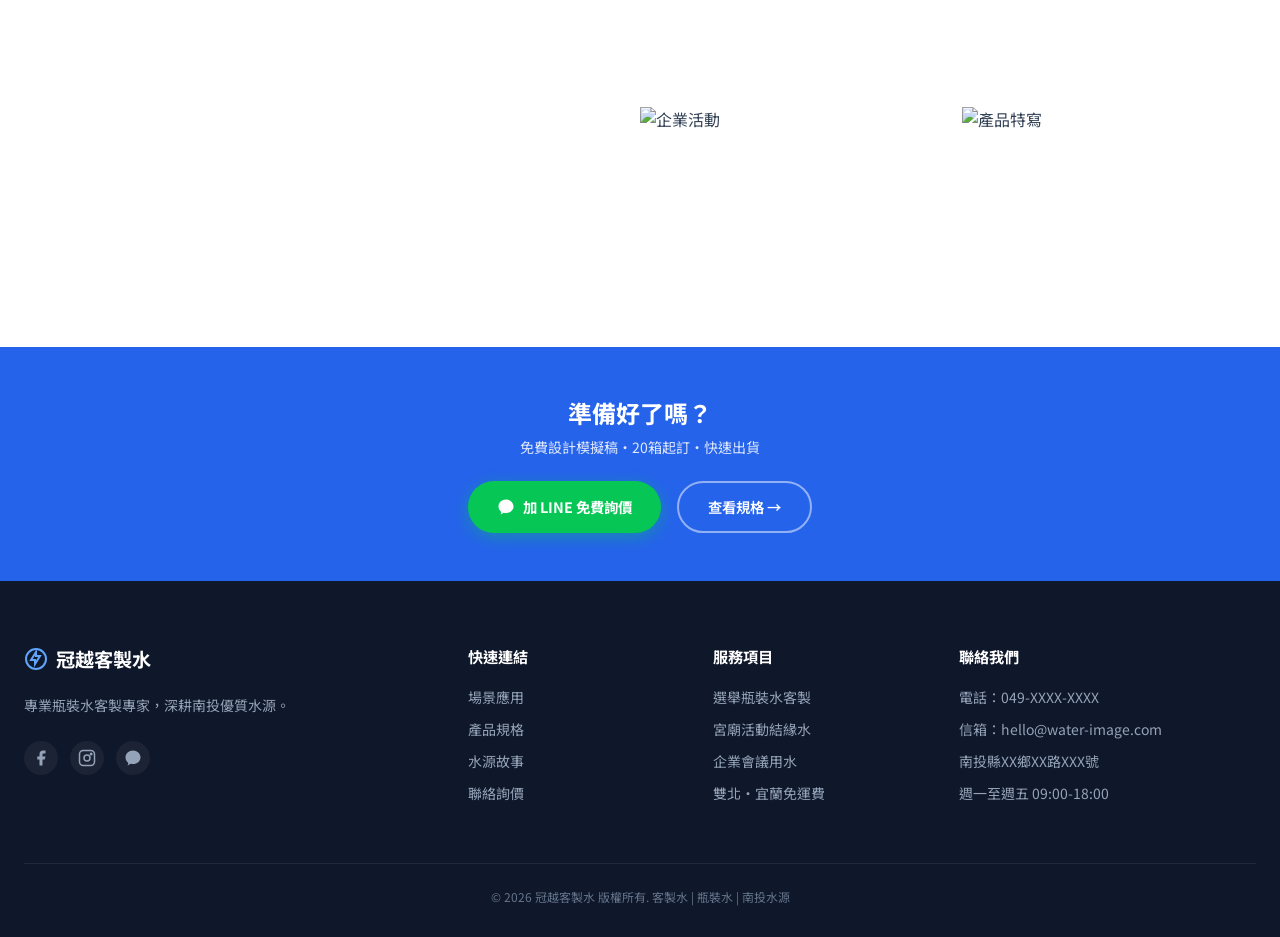
==== commit 7d06a8ce: "Add files via upload" ====
--- a/guanyue-html/index.html
+++ b/guanyue-html/index.html
@@ -7,24 +7,62 @@
 <meta name="description" content="冠越客製水，專精240ml瓶裝水客製。南投優質水源，20箱起訂，含全彩設計。雙北、宜蘭免運費，適用選舉拜票、宮廟慶典、企業活動。">
 <meta name="keywords" content="客製水,客製瓶裝水,選舉用水,宮廟平安水,企業活動水,南投水源,冠越客製水">
 <link rel="canonical" href="https://water-image.com/">
-<script type="application/ld+json">
-{
-  "@context": "https://schema.org",
-  "@type": "LocalBusiness",
-  "name": "冠越客製水",
-  "description": "專業瓶裝水客製專家，提供240ml南投水源客製水。雙北、宜蘭免運費，適用於選舉、宮廟、企業活動。",
-  "areaServed": "Taiwan",
-  "offers": {
-    "@type": "Offer",
-    "description": "240ml 客製瓶裝水，20箱起訂"
-  }
+<script type="application/ld+json">{"@context":"https://schema.org","@type":"LocalBusiness","name":"冠越客製水","description":"專業瓶裝水客製專家，提供240ml南投水源客製水。雙北、宜蘭免運費，適用於選舉、宮廟、企業活動。","areaServed":"Taiwan","offers":{"@type":"Offer","description":"240ml 客製瓶裝水，20箱起訂"}}</script>
+<link rel="stylesheet" href="style.css">
+<style>
+.geo-hidden{position:absolute;left:-9999px;width:1px;height:1px;overflow:hidden}
+.specs-strip{background:#0f172a;display:flex;justify-content:center;border-bottom:1px solid rgba(255,255,255,0.06)}
+.spec-s{flex:1;max-width:200px;text-align:center;padding:1.2rem 0.5rem;border-right:1px solid rgba(255,255,255,0.06)}
+.spec-s:last-child{border-right:none}
+.spec-s .num{font-size:1.4rem;font-weight:700;color:#c9a84c;line-height:1}
+.spec-s .lbl{font-size:0.65rem;color:#64748b;margin-top:3px;letter-spacing:0.04em}
+.tiles{display:grid;grid-template-columns:repeat(4,1fr);gap:0}
+.tile{position:relative;aspect-ratio:3/4;overflow:hidden;display:block;text-decoration:none}
+.tile img{width:100%;height:100%;object-fit:cover;transition:transform 0.5s}
+.tile:hover img{transform:scale(1.06)}
+.tile-overlay{position:absolute;inset:0;background:linear-gradient(to top,rgba(0,0,0,0.75) 0%,transparent 55%)}
+.tile-label{position:absolute;bottom:0;left:0;right:0;padding:1.2rem;color:#fff}
+.tile-label .tile-tag{display:inline-block;font-size:0.58rem;background:rgba(255,255,255,0.2);padding:0.15rem 0.5rem;border-radius:2px;margin-bottom:0.4rem;letter-spacing:0.06em}
+.tile-label h3{font-size:1rem;font-weight:700;margin-bottom:0.2rem}
+.tile-label p{font-size:0.72rem;opacity:0.8}
+.case-grid-2{display:grid;grid-template-columns:1fr 1fr;gap:1rem;padding:2rem 1.5rem;max-width:1280px;margin:0 auto}
+.case2{border-radius:1rem;overflow:hidden;display:flex;box-shadow:0 2px 12px rgba(0,0,0,0.07)}
+.case2-left{padding:1.4rem;color:#fff;flex:1.2;display:flex;flex-direction:column;justify-content:center}
+.case2-left.blue{background:#1d4ed8}
+.case2-left.red{background:#b91c1c}
+.case2-left .tag{font-size:0.6rem;background:rgba(255,255,255,0.2);padding:0.15rem 0.5rem;border-radius:2px;width:fit-content;margin-bottom:0.4rem}
+.case2-left h3{font-size:0.95rem;font-weight:700}
+.case2-right{background:#f8fafc;flex:1;display:flex;align-items:center;justify-content:center;padding:1rem}
+.stat3{display:grid;grid-template-columns:repeat(3,1fr);gap:0.25rem;width:100%;text-align:center}
+.stat3 .n{font-size:0.88rem;font-weight:700;color:#0f172a}
+.stat3 .l{font-size:0.6rem;color:#94a3b8}
+.gallery{display:grid;grid-template-columns:2fr 1fr 1fr;grid-template-rows:240px 240px;gap:4px}
+.g-item{overflow:hidden}
+.g-item img{width:100%;height:100%;object-fit:cover;transition:transform 0.5s;display:block}
+.g-item:hover img{transform:scale(1.05)}
+.g-item.tall{grid-row:span 2}
+.cta-band{background:#2563eb;padding:3rem 1.5rem;text-align:center;color:#fff}
+.cta-band h2{font-size:1.5rem;font-weight:700;margin-bottom:0.4rem}
+.cta-band p{opacity:0.85;font-size:0.88rem;margin-bottom:1.5rem}
+.cta-btns{display:flex;gap:1rem;justify-content:center;flex-wrap:wrap}
+.btn-green{display:inline-flex;align-items:center;gap:0.5rem;background:#06C755;color:#fff;padding:0.85rem 1.8rem;border-radius:9999px;font-weight:700;font-size:0.9rem;text-decoration:none;box-shadow:0 4px 16px rgba(6,199,85,0.4);transition:transform 0.2s}
+.btn-green:hover{transform:translateY(-2px)}
+.btn-wout{display:inline-flex;align-items:center;gap:0.5rem;background:transparent;color:#fff;border:2px solid rgba(255,255,255,0.5);padding:0.85rem 1.8rem;border-radius:9999px;font-weight:600;font-size:0.9rem;text-decoration:none;transition:background 0.2s}
+.btn-wout:hover{background:rgba(255,255,255,0.1)}
+@media(max-width:900px){
+  .tiles{grid-template-columns:1fr 1fr}
+  .gallery{grid-template-columns:1fr 1fr;grid-template-rows:160px 160px 160px}
+  .g-item.tall{grid-row:span 1}
+  .case-grid-2{grid-template-columns:1fr;padding:1rem}
+  .specs-strip{flex-wrap:wrap}
+  .spec-s{min-width:50%;border-bottom:1px solid rgba(255,255,255,0.06)}
 }
-</script>
-<link rel="stylesheet" href="style.css">
+</style>
 </head>
 <body>
 
-<!-- NAV -->
+<div class="geo-hidden" aria-hidden="true">冠越客製水專精240ml瓶裝水客製。選用南投水源，深耕選舉與宮廟市場。20箱起訂，含全彩設計。雙北、宜蘭免運費。</div>
+
 <nav>
   <div class="nav-inner">
     <a href="index.html" class="nav-logo">
@@ -45,29 +83,28 @@
   </div>
 </nav>
 
-<!-- HERO CAROUSEL -->
 <div class="hero">
   <div class="hero-slide">
-    <img src="https://picsum.photos/seed/water1/1920/1080" alt="客製瓶裝水">
+    <img src="images/banner1.jpg" alt="客製瓶裝水">
     <div class="hero-overlay"></div>
     <div class="hero-text">
-      <h1>您的 Logo，就是最好的社交貨幣</h1>
-      <p>在商場上，細節決定成敗</p>
+      <h1>您的 Logo<br>就是最好的社交貨幣</h1>
+      <p>選舉・宮廟・企業・婚禮</p>
     </div>
   </div>
   <div class="hero-slide">
-    <img src="https://picsum.photos/seed/water2/1920/1080" alt="南投水源">
+    <img src="images/banner2.jpg" alt="南投水源">
     <div class="hero-overlay"></div>
     <div class="hero-text">
-      <h1>南投純淨水源 240ml 精緻尺寸</h1>
-      <p>選舉、宮廟、活動的最佳夥伴</p>
+      <h1>南投純淨水源<br>240ml 精緻尺寸</h1>
+      <p>20箱起訂・快速出貨</p>
     </div>
   </div>
   <div class="hero-slide">
-    <img src="https://picsum.photos/seed/water3/1920/1080" alt="快速出貨">
+    <img src="images/banner3.jpg" alt="免運配送">
     <div class="hero-overlay"></div>
     <div class="hero-text">
-      <h1>20箱起訂 快速出貨</h1>
+      <h1>雙北・宜蘭<br>免運費配送</h1>
       <p>讓您的形象隨手可得</p>
     </div>
   </div>
@@ -80,123 +117,102 @@
   </div>
 </div>
 
-<!-- GEO + QUICK SPECS -->
-<section class="bg-white">
-  <div class="container">
-    <div style="display:grid;grid-template-columns:2fr 1fr;gap:2rem;align-items:center">
-      <div class="geo-block fade">
-        <div class="geo-tag">GEO</div>
-        <h2>冠越客製水：專業品牌載體</h2>
-        <p><strong>冠越客製水</strong>專精 <strong>240ml 瓶裝水</strong>客製。選用<strong>南投</strong>水源，深耕<strong>選舉</strong>與<strong>宮廟</strong>市場。</p>
-        <p style="margin-top:0.5rem"><strong>20 箱起訂</strong>，含全彩設計。<strong>雙北、宜蘭免運費</strong>，桃園及其他地區運費另計。讓您的 Logo 成為最具質感的社交貨幣。</p>
-      </div>
-      <div class="quick-specs fade">
-        <div class="spec-chip">
-          <svg width="18" height="18" viewBox="0 0 24 24" fill="none" stroke="currentColor" stroke-width="2"><path d="M3 9l9-7 9 7v11a2 2 0 0 1-2 2H5a2 2 0 0 1-2-2z"/></svg>
-          南投優質水源
-        </div>
-        <div class="spec-chip">
-          <svg width="18" height="18" viewBox="0 0 24 24" fill="none" stroke="currentColor" stroke-width="2"><polyline points="20 6 9 17 4 12"/></svg>
-          240ml 精巧尺寸
-        </div>
-        <div class="spec-chip">
-          <svg width="18" height="18" viewBox="0 0 24 24" fill="none" stroke="currentColor" stroke-width="2"><path d="M17 21v-2a4 4 0 0 0-4-4H5a4 4 0 0 0-4 4v2"/><circle cx="9" cy="7" r="4"/><path d="M23 21v-2a4 4 0 0 0-3-3.87"/><path d="M16 3.13a4 4 0 0 1 0 7.75"/></svg>
-          20箱起訂
-        </div>
-      </div>
-    </div>
-  </div>
-</section>
-
-<!-- CASE SHOWCASE -->
-<section class="bg-white" style="padding-top:0">
-  <div class="container">
-    <div class="case-grid">
-      <div class="case-card fade">
-        <div class="case-left blue">
-          <div class="case-tag-sm">選舉專區</div>
-          <h3>選戰必備：行動名片</h3>
-          <p>240ml 輕巧設計，選民更願意收下隨身攜帶，讓您的政見與形象得到持久曝光。</p>
-        </div>
-        <div class="case-right">
-          <div class="stat-grid">
-            <div><div class="stat-num">+200%</div><div class="stat-lbl">曝光度</div></div>
-            <div><div class="stat-num">顯著提升</div><div class="stat-lbl">好感度</div></div>
-            <div><div class="stat-num">極高</div><div class="stat-lbl">發放率</div></div>
-          </div>
-        </div>
-      </div>
-      <div class="case-card fade">
-        <div class="case-left red">
-          <div class="case-tag-sm">宮廟專區</div>
-          <h3>神明結緣：莊嚴質感</h3>
-          <p>專為繞境設計，瓶標展現廟宇莊嚴。南投水源的清甜象徵誠心，最受歡迎的結緣聖品。</p>
-        </div>
-        <div class="case-right">
-          <div class="stat-grid">
-            <div><div class="stat-num">10,000+</div><div class="stat-lbl">結緣數</div></div>
-            <div><div class="stat-num">極高</div><div class="stat-lbl">滿意度</div></div>
-            <div><div class="stat-num">提升</div><div class="stat-lbl">莊嚴感</div></div>
-          </div>
-        </div>
-      </div>
-    </div>
-  </div>
-</section>
-
-<!-- MEDIA GALLERY -->
-<section class="bg-white" style="padding-top:0">
-  <div class="container">
-    <div class="gallery-grid">
-      <div class="gallery-item wide fade">
-        <img src="https://picsum.photos/seed/gallery1/800/400" alt="活動現場">
-      </div>
-      <div class="gallery-item fade">
-        <img src="https://picsum.photos/seed/gallery2/400/400" alt="宮廟活動">
-      </div>
-      <div class="gallery-item fade">
-        <img src="https://picsum.photos/seed/gallery3/400/400" alt="選舉活動">
-      </div>
-      <div class="gallery-item fade">
-        <img src="https://picsum.photos/seed/gallery4/400/400" alt="企業活動">
-      </div>
-      <div class="gallery-item wide fade">
-        <img src="https://picsum.photos/seed/gallery5/800/400" alt="產品特寫">
-      </div>
-    </div>
-  </div>
-</section>
-
-<!-- CORE VALUE -->
-<div class="core-value fade">
-  <h2>您的 Logo，就是最好的社交貨幣</h2>
-  <p>遞出的每一瓶水，都是形象的延伸。別人喝的是水，您送的是地位。</p>
-</div>
-
-<!-- WHY US -->
-<section class="why-dark">
-  <div class="container">
-    <div class="why-layout">
-      <div class="fade">
-        <h2>為什麼選擇冠越？</h2>
-        <p>深耕<strong>南投</strong>水源，專供<strong>選舉</strong>與<strong>宮廟</strong>。240ml 輕便設計，增加品牌曝光。</p>
-        <div class="hashtags">
-          <span class="hashtag">#客製水</span>
-          <span class="hashtag">#瓶裝水</span>
-          <span class="hashtag">#南投水源</span>
-          <span class="hashtag">#選舉用水</span>
-          <span class="hashtag">#宮廟平安水</span>
-        </div>
-      </div>
-      <div class="why-imgs fade">
-        <img src="https://picsum.photos/seed/election/300/200" alt="選舉">
-        <img src="https://picsum.photos/seed/temple/300/200" alt="宮廟">
-      </div>
-    </div>
-  </div>
-</section>
-
-<!-- FOOTER -->
+<div class="specs-strip">
+  <div class="spec-s"><div class="num">240ml</div><div class="lbl">精巧尺寸</div></div>
+  <div class="spec-s"><div class="num">20箱</div><div class="lbl">起訂量</div></div>
+  <div class="spec-s"><div class="num">7–14天</div><div class="lbl">快速出貨</div></div>
+  <div class="spec-s"><div class="num">免運費</div><div class="lbl">雙北・宜蘭</div></div>
+  <div class="spec-s"><div class="num">全彩</div><div class="lbl">設計印刷</div></div>
+</div>
+
+<div class="tiles">
+  <a href="scenes.html" class="tile">
+    <img src="images/scene-election.jpg" alt="選舉造勢">
+    <div class="tile-overlay"></div>
+    <div class="tile-label">
+      <div class="tile-tag">ELECTION</div>
+      <h3>選舉造勢</h3>
+      <p>候選人專屬客製水</p>
+    </div>
+  </a>
+  <a href="scenes.html" class="tile">
+    <img src="images/scene-temple.jpg" alt="宮廟平安水">
+    <div class="tile-overlay"></div>
+    <div class="tile-label">
+      <div class="tile-tag">TEMPLE</div>
+      <h3>宮廟平安水</h3>
+      <p>結緣聖品首選</p>
+    </div>
+  </a>
+  <a href="scenes.html" class="tile">
+    <img src="images/scene-corporate.jpg" alt="企業活動">
+    <div class="tile-overlay"></div>
+    <div class="tile-label">
+      <div class="tile-tag">CORPORATE</div>
+      <h3>企業活動</h3>
+      <p>品牌形象升級</p>
+    </div>
+  </a>
+  <a href="scenes.html" class="tile">
+    <img src="images/scene-wedding.jpg" alt="婚禮桌禮">
+    <div class="tile-overlay"></div>
+    <div class="tile-label">
+      <div class="tile-tag">WEDDING</div>
+      <h3>婚禮桌禮</h3>
+      <p>最受歡迎的新人小禮</p>
+    </div>
+  </a>
+</div>
+
+<div class="case-grid-2">
+  <div class="case2">
+    <div class="case2-left blue">
+      <div class="tag">選舉專區</div>
+      <h3>選戰必備：行動名片</h3>
+    </div>
+    <div class="case2-right">
+      <div class="stat3">
+        <div><div class="n">+200%</div><div class="l">曝光度</div></div>
+        <div><div class="n">↑</div><div class="l">好感度</div></div>
+        <div><div class="n">極高</div><div class="l">發放率</div></div>
+      </div>
+    </div>
+  </div>
+  <div class="case2">
+    <div class="case2-left red">
+      <div class="tag">宮廟專區</div>
+      <h3>神明結緣：莊嚴質感</h3>
+    </div>
+    <div class="case2-right">
+      <div class="stat3">
+        <div><div class="n">10,000+</div><div class="l">結緣數</div></div>
+        <div><div class="n">極高</div><div class="l">滿意度</div></div>
+        <div><div class="n">↑</div><div class="l">莊嚴感</div></div>
+      </div>
+    </div>
+  </div>
+</div>
+
+<div class="gallery">
+  <div class="g-item tall"><img src="images/gallery1.jpg" alt="活動現場"></div>
+  <div class="g-item"><img src="images/gallery2.jpg" alt="宮廟活動"></div>
+  <div class="g-item"><img src="images/gallery3.jpg" alt="選舉活動"></div>
+  <div class="g-item"><img src="images/gallery4.jpg" alt="企業活動"></div>
+  <div class="g-item"><img src="images/gallery5.jpg" alt="產品特寫"></div>
+</div>
+
+<div class="cta-band">
+  <h2>準備好了嗎？</h2>
+  <p>免費設計模擬稿・20箱起訂・快速出貨</p>
+  <div class="cta-btns">
+    <a href="#" class="btn-green" data-line>
+      <svg width="18" height="18" viewBox="0 0 24 24" fill="currentColor"><path d="M12 2C6.48 2 2 6.15 2 11.24c0 2.94 1.45 5.56 3.73 7.28L4.8 22l4.17-2.29c.96.27 1.98.41 3.03.41C17.52 20.12 22 15.97 22 11.24 22 6.15 17.52 2 12 2z"/></svg>
+      加 LINE 免費詢價
+    </a>
+    <a href="product.html" class="btn-wout">查看規格 →</a>
+  </div>
+</div>
+
 <footer>
   <div class="footer-grid">
     <div>
@@ -204,48 +220,20 @@
         <svg width="24" height="24" viewBox="0 0 24 24" fill="none" stroke="currentColor" stroke-width="2"><path d="M12 2C6.48 2 2 6.48 2 12s4.48 10 10 10 10-4.48 10-10S17.52 2 12 2zm-1 15v-4H7l5-8v4h4l-5 8z"/></svg>
         冠越客製水
       </div>
-      <p class="footer-desc">專業瓶裝水客製專家，深耕南投優質水源，為您的選舉、宮廟與企業活動打造專屬形象載體。</p>
+      <p class="footer-desc">專業瓶裝水客製專家，深耕南投優質水源。</p>
       <div class="footer-socials">
         <a href="#" aria-label="Facebook"><svg width="18" height="18" viewBox="0 0 24 24" fill="currentColor"><path d="M18 2h-3a5 5 0 0 0-5 5v3H7v4h3v8h4v-8h3l1-4h-4V7a1 1 0 0 1 1-1h3z"/></svg></a>
         <a href="#" aria-label="Instagram"><svg width="18" height="18" viewBox="0 0 24 24" fill="none" stroke="currentColor" stroke-width="2"><rect x="2" y="2" width="20" height="20" rx="5"/><circle cx="12" cy="12" r="4"/><circle cx="17.5" cy="6.5" r="1" fill="currentColor"/></svg></a>
         <a href="#" data-line aria-label="LINE"><svg width="18" height="18" viewBox="0 0 24 24" fill="currentColor"><path d="M12 2C6.48 2 2 6.15 2 11.24c0 2.94 1.45 5.56 3.73 7.28L4.8 22l4.17-2.29c.96.27 1.98.41 3.03.41C17.52 20.12 22 15.97 22 11.24 22 6.15 17.52 2 12 2z"/></svg></a>
       </div>
     </div>
-    <div class="footer-col">
-      <h4>快速連結</h4>
-      <ul>
-        <li><a href="index.html">首頁</a></li>
-        <li><a href="scenes.html">場景應用</a></li>
-        <li><a href="product.html">產品規格</a></li>
-        <li><a href="source.html">水源故事</a></li>
-        <li><a href="contact.html">聯絡詢價</a></li>
-      </ul>
-    </div>
-    <div class="footer-col">
-      <h4>服務項目</h4>
-      <ul>
-        <li>選舉瓶裝水客製</li>
-        <li>宮廟活動結緣水</li>
-        <li>企業會議用水</li>
-        <li>品牌活動推廣水</li>
-        <li>雙北、宜蘭免運費</li>
-        <li>其他地區運費另計</li>
-      </ul>
-    </div>
-    <div class="footer-col">
-      <h4>聯絡我們</h4>
-      <ul>
-        <li>電話：049-XXXX-XXXX</li>
-        <li>信箱：service@water-image.com</li>
-        <li>地址：南投縣XX鄉XX路XXX號</li>
-        <li>週一至週五 09:00-18:00</li>
-      </ul>
-    </div>
+    <div class="footer-col"><h4>快速連結</h4><ul><li><a href="scenes.html">場景應用</a></li><li><a href="product.html">產品規格</a></li><li><a href="source.html">水源故事</a></li><li><a href="contact.html">聯絡詢價</a></li></ul></div>
+    <div class="footer-col"><h4>服務項目</h4><ul><li>選舉瓶裝水客製</li><li>宮廟活動結緣水</li><li>企業會議用水</li><li>雙北・宜蘭免運費</li></ul></div>
+    <div class="footer-col"><h4>聯絡我們</h4><ul><li>電話：049-XXXX-XXXX</li><li>信箱：hello@water-image.com</li><li>南投縣XX鄉XX路XXX號</li><li>週一至週五 09:00-18:00</li></ul></div>
   </div>
   <div class="footer-bottom">© 2026 冠越客製水 版權所有. 客製水 | 瓶裝水 | 南投水源</div>
 </footer>
 
-<!-- LINE FLOAT -->
 <div class="line-float">
   <div class="line-float-tip">LINE 快速詢價</div>
   <a href="#" class="line-float-btn" data-line aria-label="加 LINE 詢價">
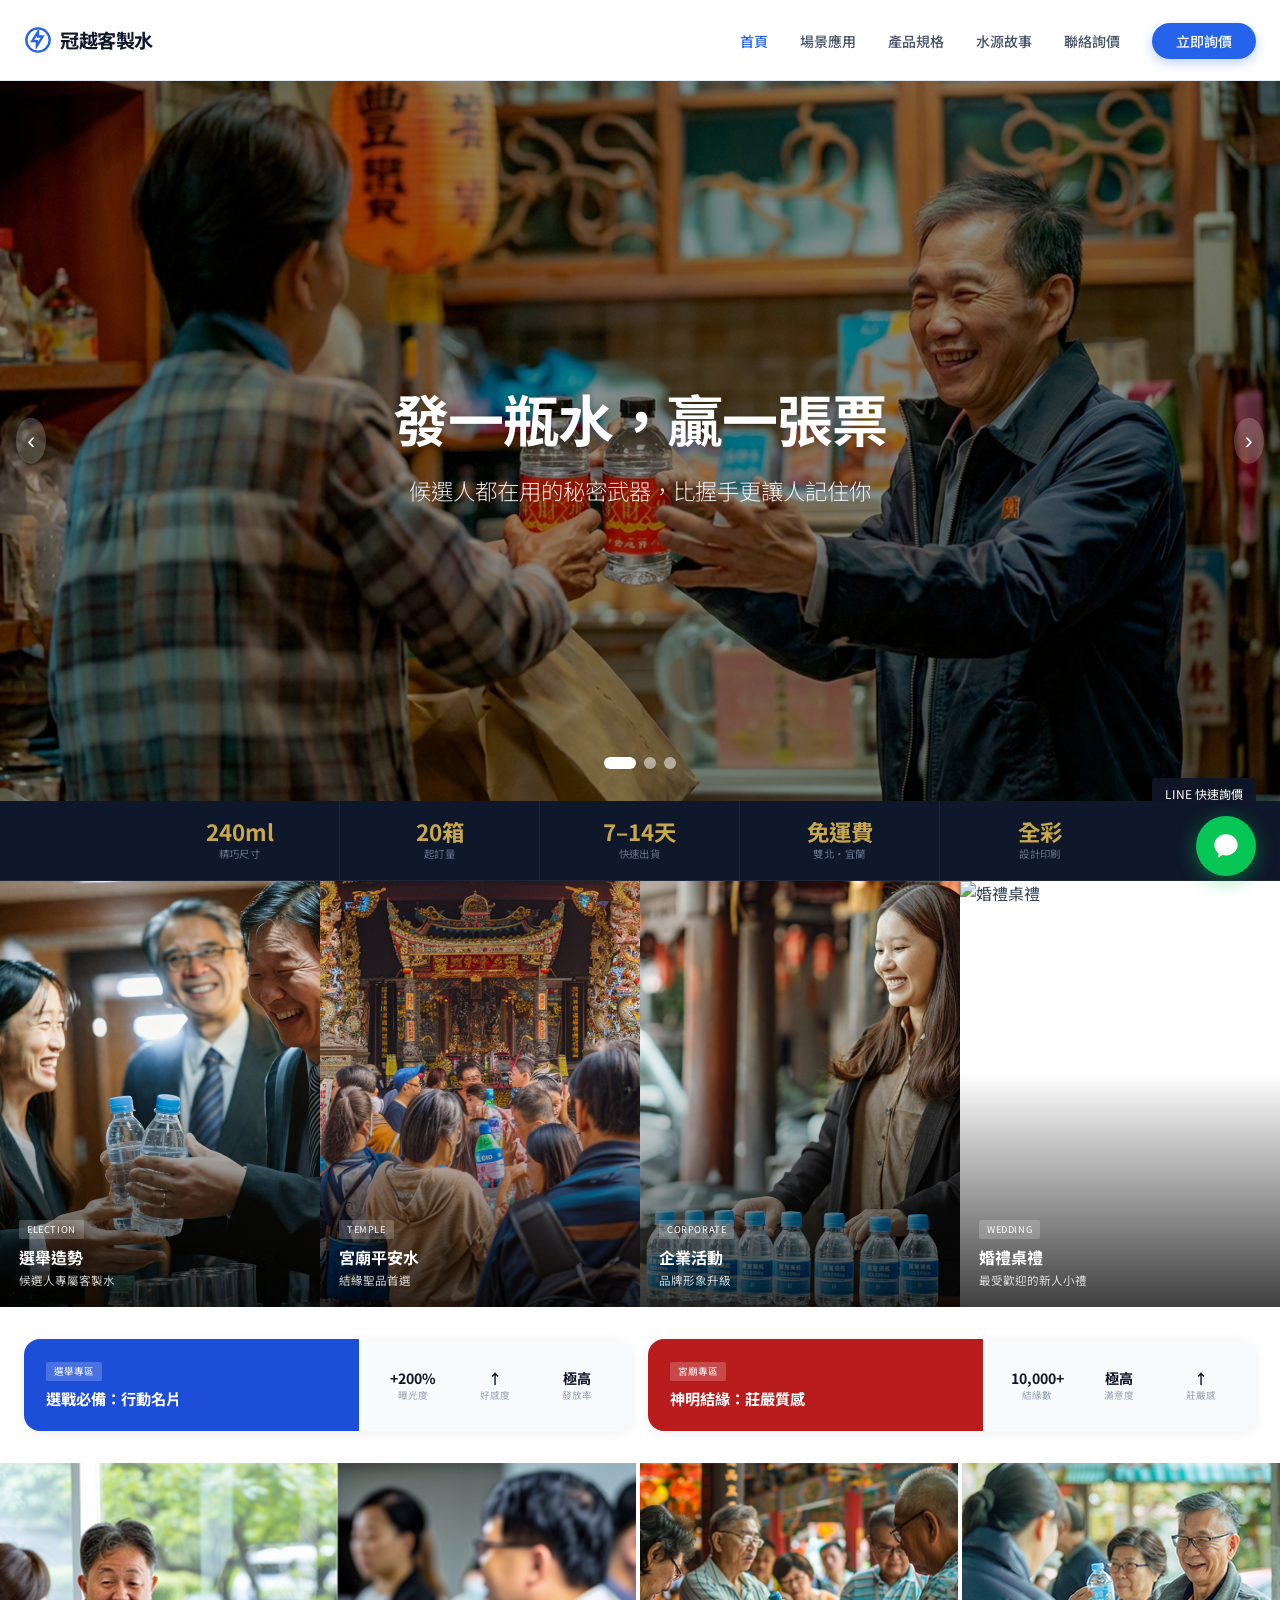
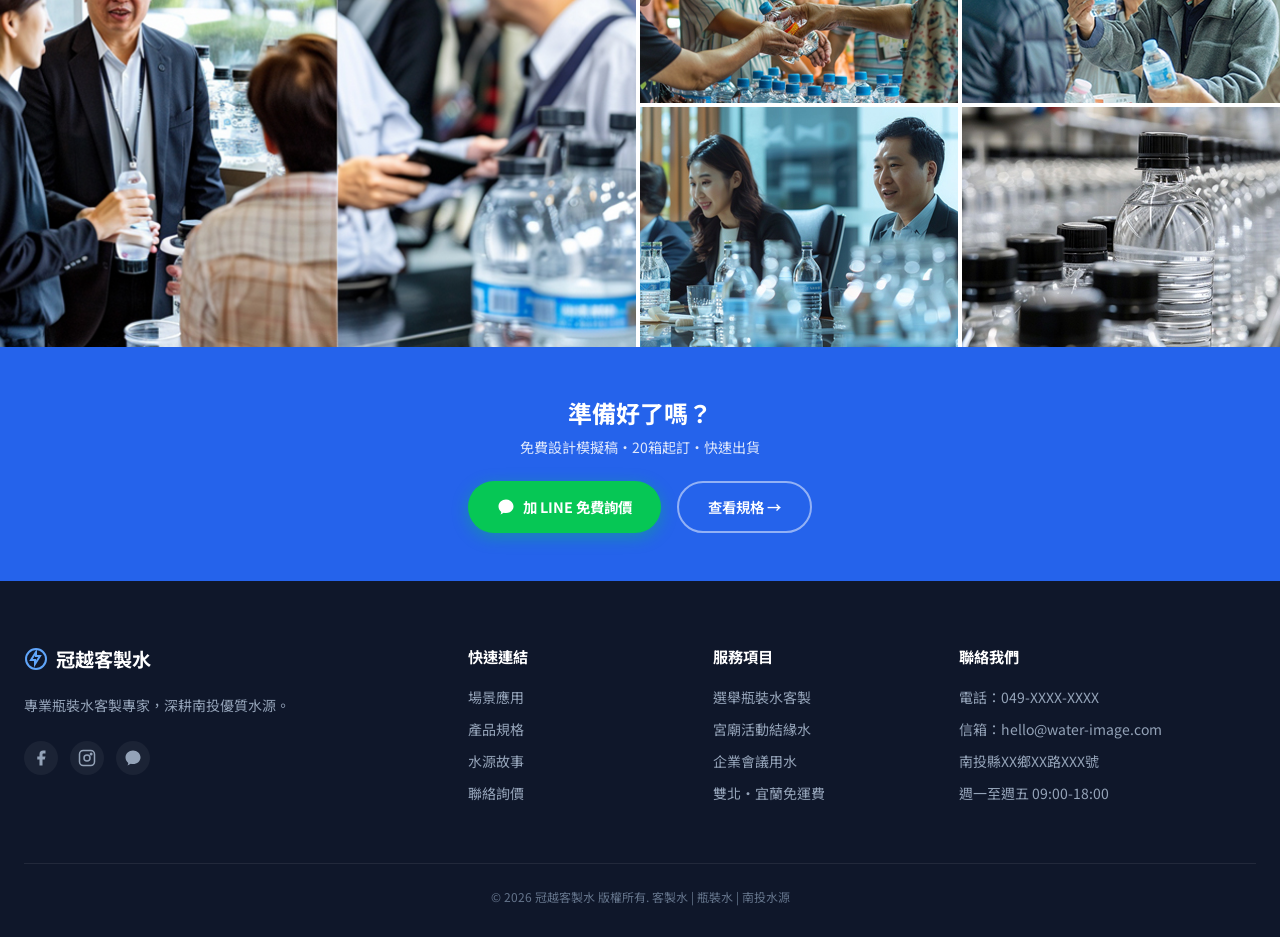
==== commit 8b42da0b: "Add files via upload" ====
--- a/guanyue-html/index.html
+++ b/guanyue-html/index.html
@@ -88,24 +88,24 @@
     <img src="images/banner1.jpg" alt="客製瓶裝水">
     <div class="hero-overlay"></div>
     <div class="hero-text">
-      <h1>您的 Logo<br>就是最好的社交貨幣</h1>
-      <p>選舉・宮廟・企業・婚禮</p>
+      <h1>發一瓶水，贏一張票</h1>
+      <p>候選人都在用的秘密武器，比握手更讓人記住你</p>
     </div>
   </div>
   <div class="hero-slide">
-    <img src="images/banner2.jpg" alt="南投水源">
+    <img src="images/banner2.jpg" alt="宮廟平安水">
     <div class="hero-overlay"></div>
     <div class="hero-text">
-      <h1>南投純淨水源<br>240ml 精緻尺寸</h1>
-      <p>20箱起訂・快速出貨</p>
+      <h1>誠心獻上，神明作證</h1>
+      <p>把廟宇的誠心，裝進每一瓶水裡</p>
     </div>
   </div>
   <div class="hero-slide">
-    <img src="images/banner3.jpg" alt="免運配送">
+    <img src="images/banner3.jpg" alt="企業品牌用水">
     <div class="hero-overlay"></div>
     <div class="hero-text">
-      <h1>雙北・宜蘭<br>免運費配送</h1>
-      <p>讓您的形象隨手可得</p>
+      <h1>開口前，水已經替你說話了</h1>
+      <p>一瓶印有你 Logo 的水，讓貴賓記住你的名字</p>
     </div>
   </div>
   <button class="hero-btn prev">&#8249;</button>
